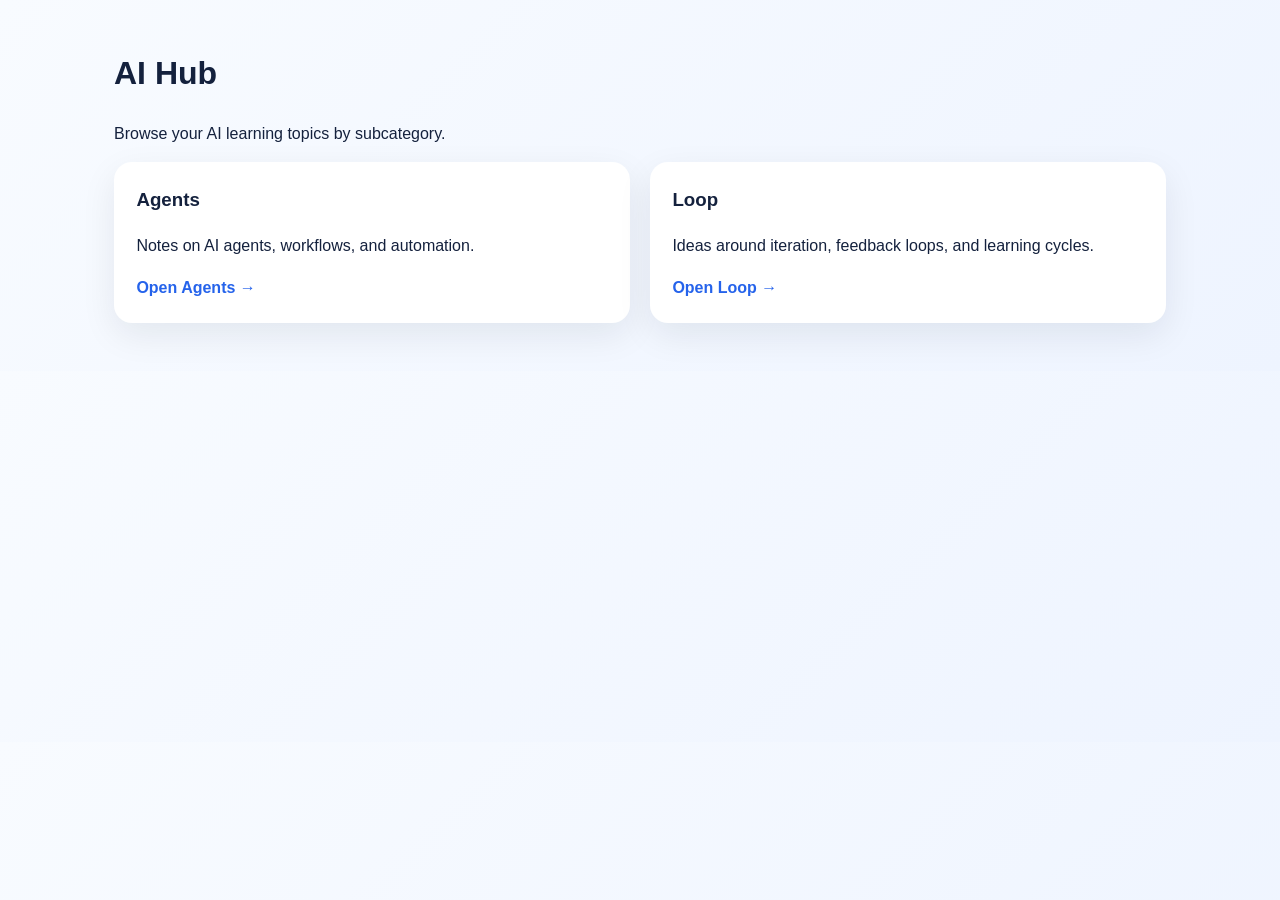
==== AI/index.html @ fb939f68 "first code commit for github pages" ====
<!DOCTYPE html>
<html lang="en">
  <head>
    <meta charset="UTF-8" />
    <meta name="viewport" content="width=device-width, initial-scale=1.0" />
    <title>AI Hub</title>
    <link rel="stylesheet" href="../styles.css" />
  </head>
  <body>
    <main class="section">
      <h1>AI Hub</h1>
      <p>Browse your AI learning topics by subcategory.</p>
      <div class="grid">
        <article class="card">
          <h3>Agents</h3>
          <p>Notes on AI agents, workflows, and automation.</p>
          <a href="Agents/">Open Agents →</a>
        </article>
        <article class="card">
          <h3>Loop</h3>
          <p>Ideas around iteration, feedback loops, and learning cycles.</p>
          <a href="Loop/">Open Loop →</a>
        </article>
      </div>
    </main>
  </body>
</html>
---- styles.css ----
* {
  box-sizing: border-box;
}

body {
  margin: 0;
  font-family: "Segoe UI", Arial, sans-serif;
  color: #14213d;
  background: linear-gradient(135deg, #f8fbff 0%, #eef4ff 100%);
  line-height: 1.6;
}

.hero {
  padding: 5rem 1.5rem 3.5rem;
  background: linear-gradient(120deg, #0f172a, #1d4ed8);
  color: white;
}

.hero-content {
  max-width: 900px;
  margin: 0 auto;
}

.eyebrow {
  text-transform: uppercase;
  letter-spacing: 0.25em;
  font-size: 0.8rem;
  font-weight: 700;
  opacity: 0.8;
  margin-bottom: 0.6rem;
}

h1,
h2,
h3 {
  margin-top: 0;
}

.hero h1 {
  font-size: clamp(2rem, 4vw, 3rem);
  margin-bottom: 1rem;
}

.hero p {
  max-width: 700px;
  font-size: 1.05rem;
  opacity: 0.95;
}

.hero-actions {
  display: flex;
  flex-wrap: wrap;
  gap: 1rem;
  margin-top: 1.5rem;
}

.btn {
  display: inline-block;
  padding: 0.8rem 1.2rem;
  border-radius: 999px;
  text-decoration: none;
  font-weight: 600;
}

.btn-primary {
  background: white;
  color: #1d4ed8;
}

.btn-secondary {
  background: rgba(255, 255, 255, 0.14);
  color: white;
  border: 1px solid rgba(255, 255, 255, 0.25);
}

.section {
  max-width: 1100px;
  margin: 0 auto;
  padding: 3rem 1.5rem;
}

.section-muted {
  padding-top: 1rem;
}

.section-heading {
  margin-bottom: 1.5rem;
}

.grid {
  display: grid;
  grid-template-columns: repeat(auto-fit, minmax(280px, 1fr));
  gap: 1.25rem;
}

.card,
.panel {
  background: white;
  border-radius: 18px;
  padding: 1.4rem;
  box-shadow: 0 12px 35px rgba(15, 23, 42, 0.08);
}

.topic-list {
  padding-left: 1.1rem;
  margin: 0.8rem 0 1rem;
}

.topic-list li {
  margin-bottom: 0.35rem;
}

a {
  color: #2563eb;
  text-decoration: none;
  font-weight: 600;
}

a:hover {
  text-decoration: underline;
}

.text-link {
  display: inline-block;
  margin-top: 0.4rem;
}

.stack {
  display: grid;
  grid-template-columns: repeat(auto-fit, minmax(280px, 1fr));
  gap: 1.25rem;
}

pre {
  background: #0f172a;
  color: #e2e8f0;
  padding: 1rem;
  border-radius: 12px;
  overflow-x: auto;
  font-size: 0.95rem;
}
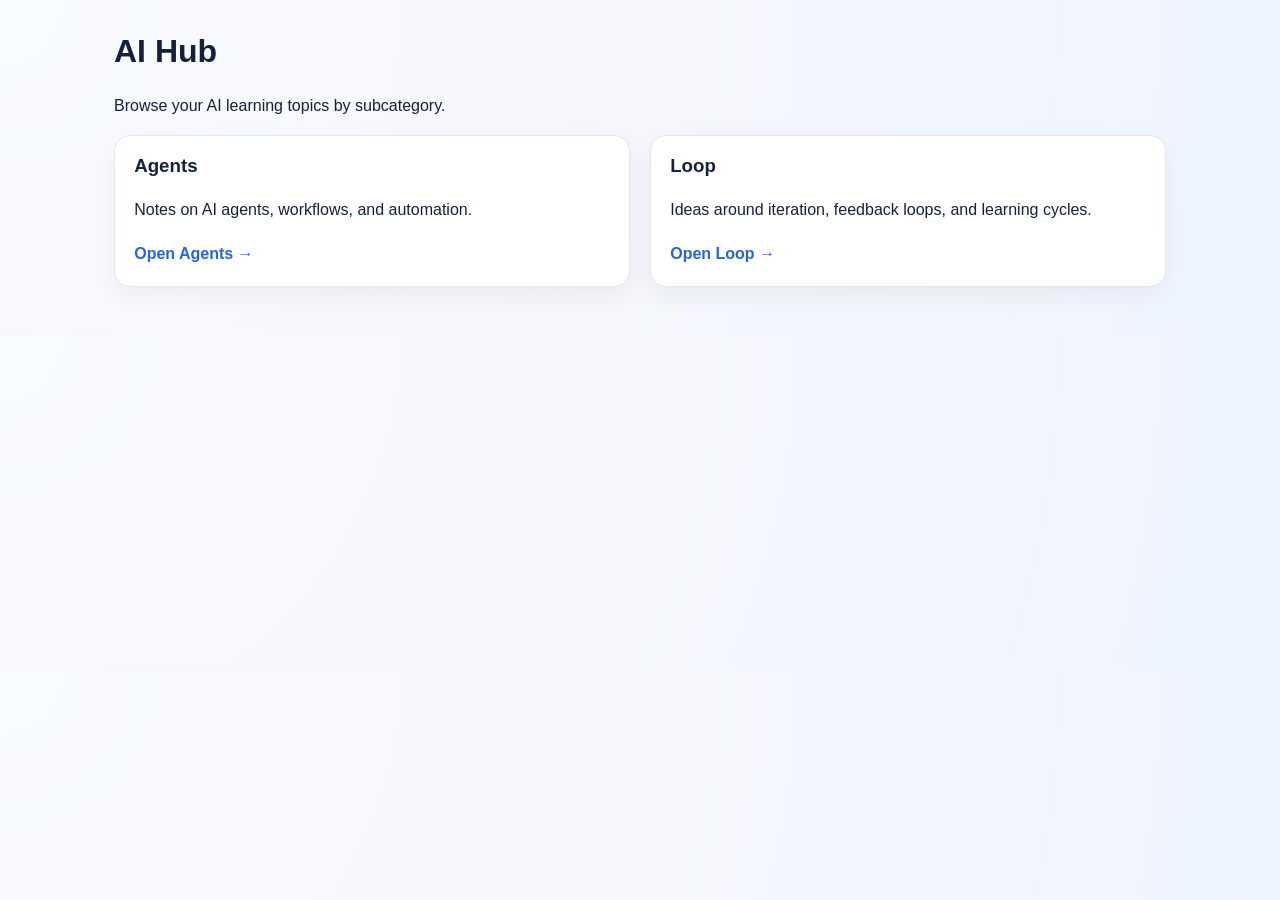
==== commit b06fa73c: "Add nested sidebar navigation" ====
--- a/AI/index.html
+++ b/AI/index.html
@@ -5,6 +5,7 @@
     <meta name="viewport" content="width=device-width, initial-scale=1.0" />
     <title>AI Hub</title>
     <link rel="stylesheet" href="../styles.css" />
+    <script src="../script.js" defer></script>
   </head>
   <body>
     <main class="section">
--- a/styles.css
+++ b/styles.css
@@ -1,18 +1,103 @@
+:root {
+  --bg: #f5f7fb;
+  --card: #ffffff;
+  --text: #14213d;
+  --muted: #64748b;
+  --accent: #2563eb;
+  --accent-dark: #0f172a;
+  --border: #e2e8f0;
+}
+
 * {
   box-sizing: border-box;
 }
 
 body {
   margin: 0;
-  font-family: "Segoe UI", Arial, sans-serif;
-  color: #14213d;
-  background: linear-gradient(135deg, #f8fbff 0%, #eef4ff 100%);
-  line-height: 1.6;
+  font-family: "Inter", "Segoe UI", Arial, sans-serif;
+  color: var(--text);
+  background: radial-gradient(circle at top left, #f8fbff 0%, var(--bg) 45%, #eef4ff 100%);
+  line-height: 1.7;
+}
+
+.site-shell {
+  display: flex;
+  min-height: 100vh;
+}
+
+.sidebar {
+  width: 240px;
+  background: var(--accent-dark);
+  color: white;
+  padding: 2rem 1.2rem;
+  flex-shrink: 0;
+}
+
+.brand {
+  font-size: 1.3rem;
+  font-weight: 700;
+  margin-bottom: 2rem;
+}
+
+.sidebar nav {
+  display: flex;
+  flex-direction: column;
+  gap: 0.5rem;
+}
+
+.nav-group {
+  display: flex;
+  flex-direction: column;
+}
+
+.nav-toggle {
+  background: transparent;
+  border: 0;
+  color: #dbeafe;
+  padding: 0.65rem 0.7rem;
+  border-radius: 10px;
+  font: inherit;
+  font-weight: 700;
+  text-align: left;
+  cursor: pointer;
+}
+
+.nav-toggle:hover {
+  background: rgba(255, 255, 255, 0.12);
+}
+
+.submenu {
+  display: none;
+  flex-direction: column;
+  gap: 0.2rem;
+  margin: 0.25rem 0 0.25rem 0.6rem;
+}
+
+.nav-group.is-open .submenu {
+  display: flex;
+}
+
+.sidebar a {
+  color: #dbeafe;
+  padding: 0.55rem 0.7rem;
+  border-radius: 10px;
+  font-weight: 600;
+}
+
+.sidebar a:hover,
+.sidebar a.active {
+  background: rgba(255, 255, 255, 0.14);
+  text-decoration: none;
+}
+
+.content {
+  flex: 1;
+  background: #f8fafc;
 }
 
 .hero {
-  padding: 5rem 1.5rem 3.5rem;
-  background: linear-gradient(120deg, #0f172a, #1d4ed8);
+  padding: 4rem 1.5rem 2.4rem;
+  background: linear-gradient(135deg, var(--accent-dark) 0%, #1d4ed8 100%);
   color: white;
 }
 
@@ -23,17 +108,18 @@
 
 .eyebrow {
   text-transform: uppercase;
-  letter-spacing: 0.25em;
-  font-size: 0.8rem;
-  font-weight: 700;
-  opacity: 0.8;
-  margin-bottom: 0.6rem;
+  letter-spacing: 0.28em;
+  font-size: 0.78rem;
+  font-weight: 700;
+  opacity: 0.85;
+  margin-bottom: 0.7rem;
 }
 
 h1,
 h2,
 h3 {
   margin-top: 0;
+  line-height: 1.2;
 }
 
 .hero h1 {
@@ -51,32 +137,69 @@
   display: flex;
   flex-wrap: wrap;
   gap: 1rem;
-  margin-top: 1.5rem;
+  margin-top: 1.6rem;
 }
 
 .btn {
   display: inline-block;
-  padding: 0.8rem 1.2rem;
+  padding: 0.8rem 1.15rem;
   border-radius: 999px;
   text-decoration: none;
   font-weight: 600;
+  transition: transform 0.2s ease, box-shadow 0.2s ease;
+}
+
+.btn:hover {
+  transform: translateY(-1px);
 }
 
 .btn-primary {
   background: white;
-  color: #1d4ed8;
+  color: var(--accent);
 }
 
 .btn-secondary {
   background: rgba(255, 255, 255, 0.14);
   color: white;
   border: 1px solid rgba(255, 255, 255, 0.25);
+}
+
+.page-shell {
+  max-width: 1100px;
+  margin: 0 auto;
+  padding: 1.5rem 1.2rem 3.5rem;
+}
+
+.page-header {
+  background: linear-gradient(135deg, var(--accent-dark), #1d4ed8);
+  color: white;
+  padding: 2.2rem;
+  border-radius: 24px;
+  box-shadow: 0 20px 45px rgba(15, 23, 42, 0.15);
+}
+
+.page-header .back-link {
+  color: white;
+  display: inline-block;
+  margin-bottom: 1rem;
+  font-weight: 600;
+}
+
+.page-header h1 {
+  font-size: clamp(1.9rem, 3.3vw, 2.7rem);
+  margin-bottom: 0.6rem;
+}
+
+.page-header .intro {
+  max-width: 760px;
+  margin: 0;
+  opacity: 0.95;
 }
 
 .section {
   max-width: 1100px;
   margin: 0 auto;
-  padding: 3rem 1.5rem;
+  padding: 2rem 1.5rem 3rem;
 }
 
 .section-muted {
@@ -84,7 +207,12 @@
 }
 
 .section-heading {
-  margin-bottom: 1.5rem;
+  margin-bottom: 1.25rem;
+}
+
+.section-heading p {
+  color: var(--muted);
+  margin: 0.25rem 0 0;
 }
 
 .grid {
@@ -94,11 +222,13 @@
 }
 
 .card,
-.panel {
-  background: white;
-  border-radius: 18px;
-  padding: 1.4rem;
-  box-shadow: 0 12px 35px rgba(15, 23, 42, 0.08);
+.panel,
+.resource-card {
+  background: var(--card);
+  border: 1px solid var(--border);
+  border-radius: 16px;
+  padding: 1.2rem;
+  box-shadow: 0 8px 24px rgba(15, 23, 42, 0.05);
 }
 
 .topic-list {
@@ -110,8 +240,26 @@
   margin-bottom: 0.35rem;
 }
 
+.resource-grid {
+  display: grid;
+  grid-template-columns: repeat(auto-fit, minmax(260px, 1fr));
+  gap: 1.25rem;
+  margin-top: 1rem;
+}
+
+.pill {
+  display: inline-block;
+  padding: 0.35rem 0.7rem;
+  border-radius: 999px;
+  background: #eff6ff;
+  color: var(--accent);
+  font-size: 0.8rem;
+  font-weight: 700;
+  margin-bottom: 0.8rem;
+}
+
 a {
-  color: #2563eb;
+  color: var(--accent);
   text-decoration: none;
   font-weight: 600;
 }
@@ -132,7 +280,7 @@
 }
 
 pre {
-  background: #0f172a;
+  background: var(--accent-dark);
   color: #e2e8f0;
   padding: 1rem;
   border-radius: 12px;
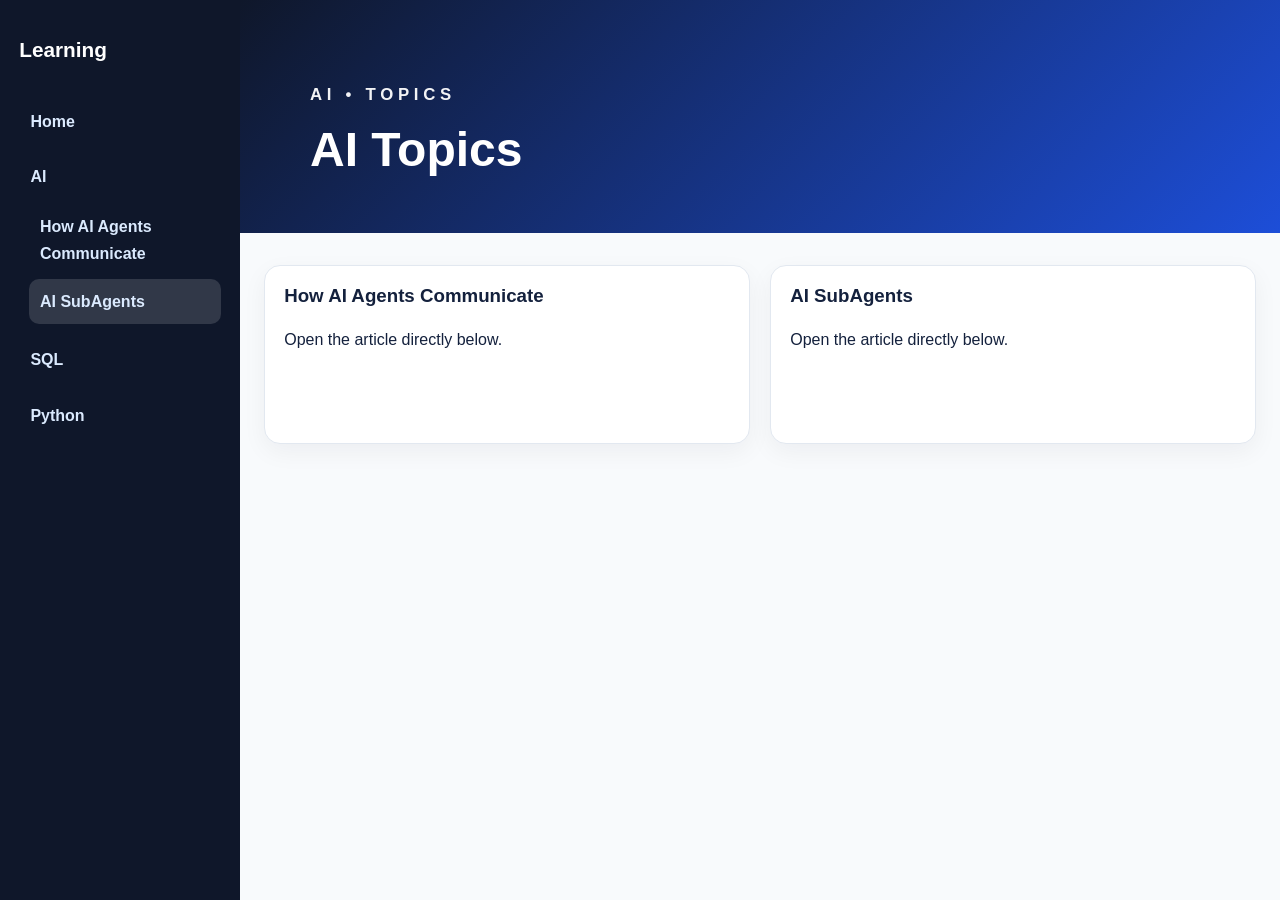
==== commit 3278c108: "Add both AI topic entries under AI" ====
--- a/AI/index.html
+++ b/AI/index.html
@@ -3,26 +3,68 @@
   <head>
     <meta charset="UTF-8" />
     <meta name="viewport" content="width=device-width, initial-scale=1.0" />
-    <title>AI Hub</title>
+    <title>AI Topic</title>
     <link rel="stylesheet" href="../styles.css" />
     <script src="../script.js" defer></script>
   </head>
   <body>
-    <main class="section">
-      <h1>AI Hub</h1>
-      <p>Browse your AI learning topics by subcategory.</p>
-      <div class="grid">
-        <article class="card">
-          <h3>Agents</h3>
-          <p>Notes on AI agents, workflows, and automation.</p>
-          <a href="Agents/">Open Agents →</a>
-        </article>
-        <article class="card">
-          <h3>Loop</h3>
-          <p>Ideas around iteration, feedback loops, and learning cycles.</p>
-          <a href="Loop/">Open Loop →</a>
-        </article>
-      </div>
-    </main>
+    <div class="site-shell">
+      <aside class="sidebar">
+        <div class="brand">Learning</div>
+        <nav>
+          <a href="../index.html">Home</a>
+
+          <div class="nav-group is-open">
+            <button class="nav-toggle" aria-expanded="true">AI</button>
+            <div class="submenu">
+              <a href="how-ai-agents-communicate/">How AI Agents Communicate</a>
+              <a href="how-ai-agents-communicate/" class="active">AI SubAgents</a>
+            </div>
+          </div>
+
+          <div class="nav-group">
+            <button class="nav-toggle" aria-expanded="false">SQL</button>
+            <div class="submenu">
+              <a href="../SQL/">SQL Hub</a>
+              <a href="../SQL/Basics/">SQL Basics</a>
+              <a href="../SQL/Joins/">SQL Joins</a>
+            </div>
+          </div>
+
+          <div class="nav-group">
+            <button class="nav-toggle" aria-expanded="false">Python</button>
+            <div class="submenu">
+              <a href="../Python/">Python Hub</a>
+              <a href="../Python/Basics/">Python Basics</a>
+            </div>
+          </div>
+        </nav>
+      </aside>
+
+      <main class="content">
+        <header class="hero">
+          <div class="hero-content">
+            <p class="eyebrow">AI • Topics</p>
+            <h1>AI Topics</h1>
+          </div>
+        </header>
+
+        <section class="section">
+          <div class="grid">
+            <article class="card">
+              <h3>How AI Agents Communicate</h3>
+              <p>Open the article directly below.</p>
+              <a class="btn btn-secondary" href="https://outcomeschool.com/blog/how-ai-agents-communicate" target="_blank" rel="noopener noreferrer">Open article</a>
+            </article>
+
+            <article class="card">
+              <h3>AI SubAgents</h3>
+              <p>Open the article directly below.</p>
+              <a class="btn btn-secondary" href="https://outcomeschool.com/blog/ai-subagents" target="_blank" rel="noopener noreferrer">Open article</a>
+            </article>
+          </div>
+        </section>
+      </main>
+    </div>
   </body>
 </html>
--- a/styles.css
+++ b/styles.css
@@ -127,6 +127,11 @@
   margin-bottom: 1rem;
 }
 
+.page-title {
+  font-size: clamp(1.2rem, 2.1vw, 1.6rem);
+  margin-bottom: 0.2rem;
+}
+
 .hero p {
   max-width: 700px;
   font-size: 1.05rem;
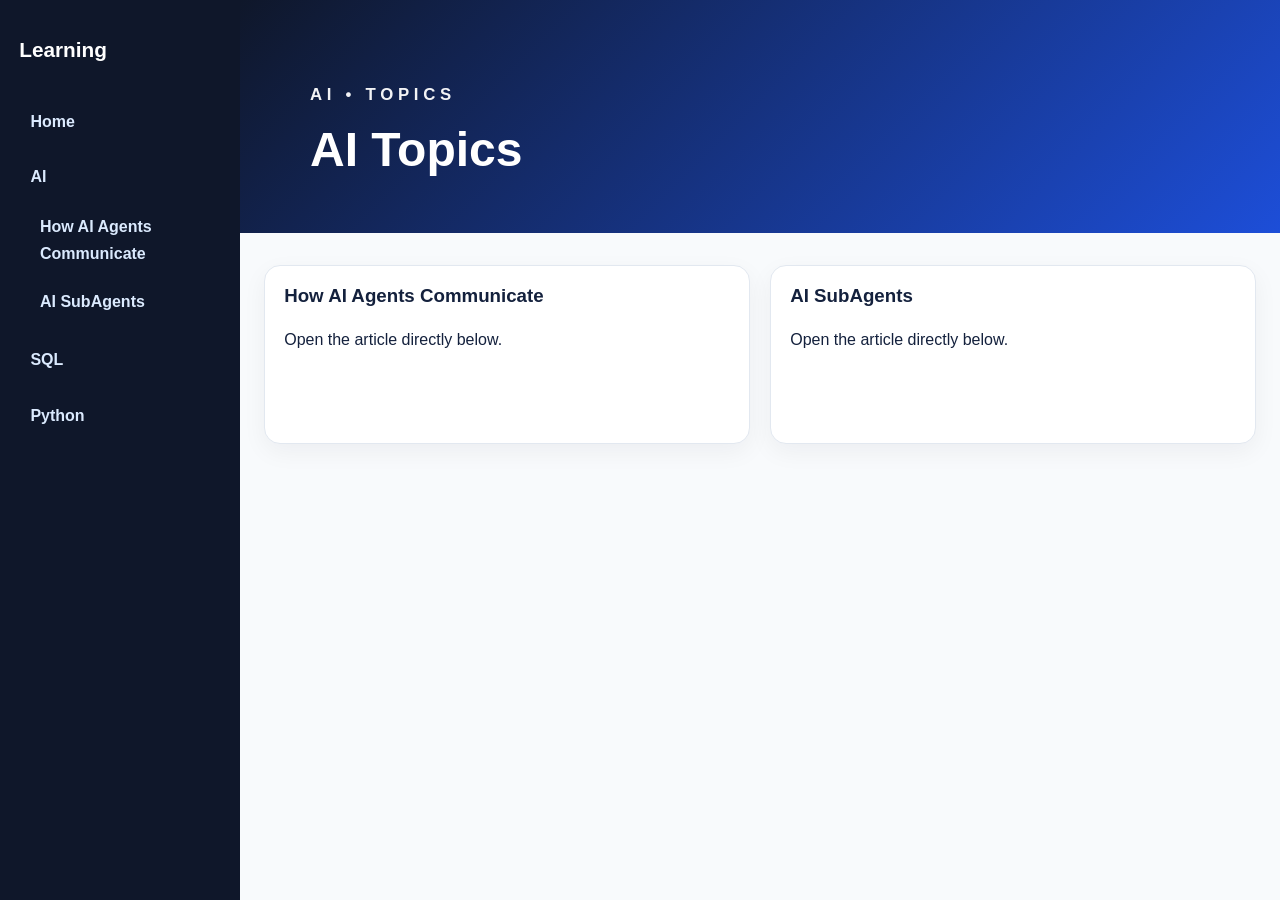
==== commit 674f4e20: "Create separate AI topic pages" ====
--- a/AI/index.html
+++ b/AI/index.html
@@ -18,7 +18,7 @@
             <button class="nav-toggle" aria-expanded="true">AI</button>
             <div class="submenu">
               <a href="how-ai-agents-communicate/">How AI Agents Communicate</a>
-              <a href="how-ai-agents-communicate/" class="active">AI SubAgents</a>
+              <a href="ai-subagents/">AI SubAgents</a>
             </div>
           </div>
 
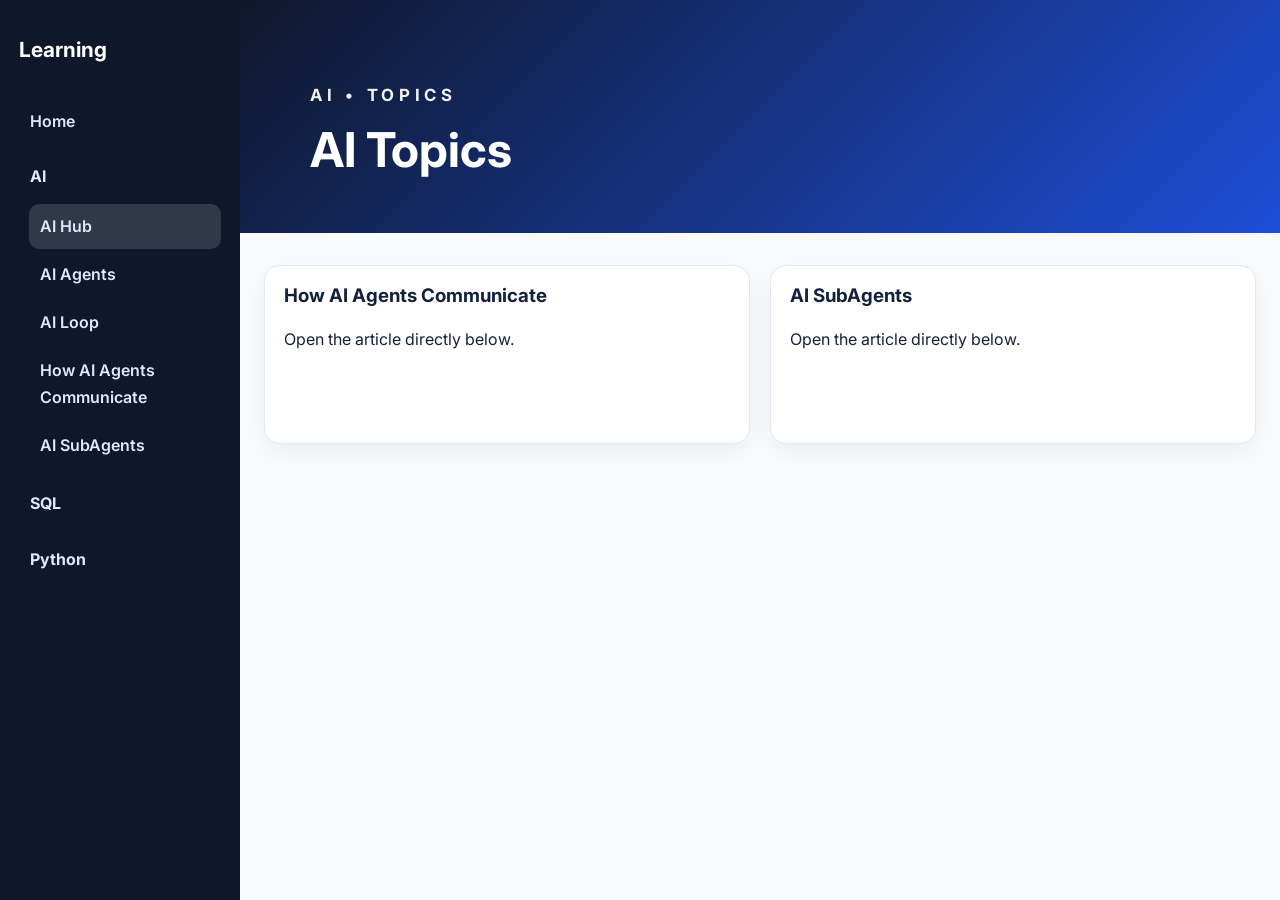
==== commit 9b1aa04f: "first code commit for github pages" ====
--- a/AI/index.html
+++ b/AI/index.html
@@ -1,70 +1,46 @@
 <!DOCTYPE html>
 <html lang="en">
-  <head>
-    <meta charset="UTF-8" />
-    <meta name="viewport" content="width=device-width, initial-scale=1.0" />
-    <title>AI Topic</title>
-    <link rel="stylesheet" href="../styles.css" />
-    <script src="../script.js" defer></script>
-  </head>
-  <body>
-    <div class="site-shell">
-      <aside class="sidebar">
-        <div class="brand">Learning</div>
-        <nav>
-          <a href="../index.html">Home</a>
-
-          <div class="nav-group is-open">
-            <button class="nav-toggle" aria-expanded="true">AI</button>
-            <div class="submenu">
-              <a href="how-ai-agents-communicate/">How AI Agents Communicate</a>
-              <a href="ai-subagents/">AI SubAgents</a>
-            </div>
-          </div>
-
-          <div class="nav-group">
-            <button class="nav-toggle" aria-expanded="false">SQL</button>
-            <div class="submenu">
-              <a href="../SQL/">SQL Hub</a>
-              <a href="../SQL/Basics/">SQL Basics</a>
-              <a href="../SQL/Joins/">SQL Joins</a>
-            </div>
-          </div>
-
-          <div class="nav-group">
-            <button class="nav-toggle" aria-expanded="false">Python</button>
-            <div class="submenu">
-              <a href="../Python/">Python Hub</a>
-              <a href="../Python/Basics/">Python Basics</a>
-            </div>
-          </div>
-        </nav>
-      </aside>
-
-      <main class="content">
-        <header class="hero">
-          <div class="hero-content">
-            <p class="eyebrow">AI • Topics</p>
-            <h1>AI Topics</h1>
-          </div>
-        </header>
-
-        <section class="section">
-          <div class="grid">
-            <article class="card">
-              <h3>How AI Agents Communicate</h3>
-              <p>Open the article directly below.</p>
-              <a class="btn btn-secondary" href="https://outcomeschool.com/blog/how-ai-agents-communicate" target="_blank" rel="noopener noreferrer">Open article</a>
-            </article>
-
-            <article class="card">
-              <h3>AI SubAgents</h3>
-              <p>Open the article directly below.</p>
-              <a class="btn btn-secondary" href="https://outcomeschool.com/blog/ai-subagents" target="_blank" rel="noopener noreferrer">Open article</a>
-            </article>
-          </div>
-        </section>
-      </main>
-    </div>
-  </body>
+<head>
+<meta charset="UTF-8" />
+<meta name="viewport" content="width=device-width, initial-scale=1.0" />
+<title>AI Topics</title>
+<meta name="description" content="Explore AI concepts, agents, loops, and subagents" />
+<meta property="og:title" content="AI Topics" />
+<meta property="og:description" content="Explore AI concepts, agents, loops, and subagents" />
+<meta name="twitter:card" content="summary" />
+<link rel="icon" type="image/svg+xml" href="/favicon.svg" />
+<link rel="preconnect" href="https://fonts.googleapis.com" />
+<link rel="preconnect" href="https://fonts.gstatic.com" crossorigin />
+<link href="https://fonts.googleapis.com/css2?family=Inter:wght@400;600;700&display=swap" rel="stylesheet" />
+<style>:root{--bg:#f5f7fb;--card:#fff;--text:#14213d;--muted:#64748b;--accent:#2563eb;--accent-dark:#0f172a;--border:#e2e8f0}*{box-sizing:border-box}body{margin:0;font-family:"Inter","Segoe UI",Arial,sans-serif;color:var(--text);background:radial-gradient(circle at top left,#f8fbff 0%,var(--bg) 45%,#eef4ff 100%);line-height:1.7}.site-shell{display:flex;min-height:100vh}.sidebar{width:240px;background:var(--accent-dark);color:#fff;padding:2rem 1.2rem;flex-shrink:0}.sidebar .brand{font-size:1.3rem;font-weight:700;margin-bottom:2rem}.sidebar nav{display:flex;flex-direction:column;gap:.5rem}.nav-group{display:flex;flex-direction:column}.nav-toggle{background:transparent;border:0;color:#dbeafe;padding:.65rem .7rem;border-radius:10px;font:inherit;font-weight:700;text-align:left;cursor:pointer}.nav-toggle:hover{background:rgba(255,255,255,.12)}.submenu{display:none;flex-direction:column;gap:.2rem;margin:.25rem 0 .25rem .6rem}.nav-group.is-open .submenu{display:flex}.sidebar a{color:#dbeafe;padding:.55rem .7rem;border-radius:10px;font-weight:600;display:block}.sidebar a:hover,.sidebar a.active{background:rgba(255,255,255,.14);text-decoration:none}.content{flex:1;background:#f8fafc}.hero{padding:4rem 1.5rem 2.4rem;background:linear-gradient(135deg,var(--accent-dark) 0%,#1d4ed8 100%);color:#fff}.hero-content{max-width:900px;margin:0 auto}.eyebrow{text-transform:uppercase;letter-spacing:.28em;font-size:.78rem;font-weight:700;opacity:.85;margin-bottom:.7rem}h1,h2,h3{margin-top:0;line-height:1.2}.hero h1{font-size:clamp(2rem,4vw,3rem);margin-bottom:1rem}.hero p{max-width:700px;font-size:1.05rem;opacity:.95}.section{max-width:1100px;margin:0 auto;padding:2rem 1.5rem 3rem}.grid{display:grid;grid-template-columns:repeat(auto-fit,minmax(280px,1fr));gap:1.25rem}.card,.resource-card{background:var(--card);border:1px solid var(--border);border-radius:16px;padding:1.2rem;box-shadow:0 8px 24px rgba(15,23,42,.05)}.topic-list{padding-left:1.1rem;margin:.8rem 0 1rem}.topic-list li{margin-bottom:.35rem}a{color:var(--accent);text-decoration:none;font-weight:600}a:hover{text-decoration:underline}.btn{display:inline-block;padding:.8rem 1.15rem;border-radius:999px;text-decoration:none;font-weight:600;transition:transform .2s ease,box-shadow .2s ease}.btn:hover{transform:translateY(-1px)}.btn-secondary{background:rgba(255,255,255,.14);color:#fff;border:1px solid rgba(255,255,255,.25)}.resource-grid{display:grid;grid-template-columns:repeat(auto-fit,minmax(260px,1fr));gap:1.25rem;margin-top:1rem}.pill{display:inline-block;padding:.35rem .7rem;border-radius:999px;background:#eff6ff;color:var(--accent);font-size:.8rem;font-weight:700;margin-bottom:.8rem}.section-heading{margin-bottom:1.25rem}.section-heading p{color:var(--muted);margin:.25rem 0 0}</style>
+<script src="/nav.js" defer></script>
+<script src="/script.js" defer></script>
+</head>
+<body>
+<div class="site-shell">
+<aside class="sidebar" id="sidebar"></aside>
+<main class="content">
+<header class="hero">
+<div class="hero-content">
+<p class="eyebrow">AI &bull; Topics</p>
+<h1>AI Topics</h1>
+</div>
+</header>
+<section class="section">
+<div class="grid">
+<article class="card">
+<h3>How AI Agents Communicate</h3>
+<p>Open the article directly below.</p>
+<a class="btn btn-secondary" href="https://outcomeschool.com/blog/how-ai-agents-communicate" target="_blank" rel="noopener noreferrer">Open article</a>
+</article>
+<article class="card">
+<h3>AI SubAgents</h3>
+<p>Open the article directly below.</p>
+<a class="btn btn-secondary" href="https://outcomeschool.com/blog/ai-subagents" target="_blank" rel="noopener noreferrer">Open article</a>
+</article>
+</div>
+</section>
+</main>
+</div>
+</body>
 </html>
